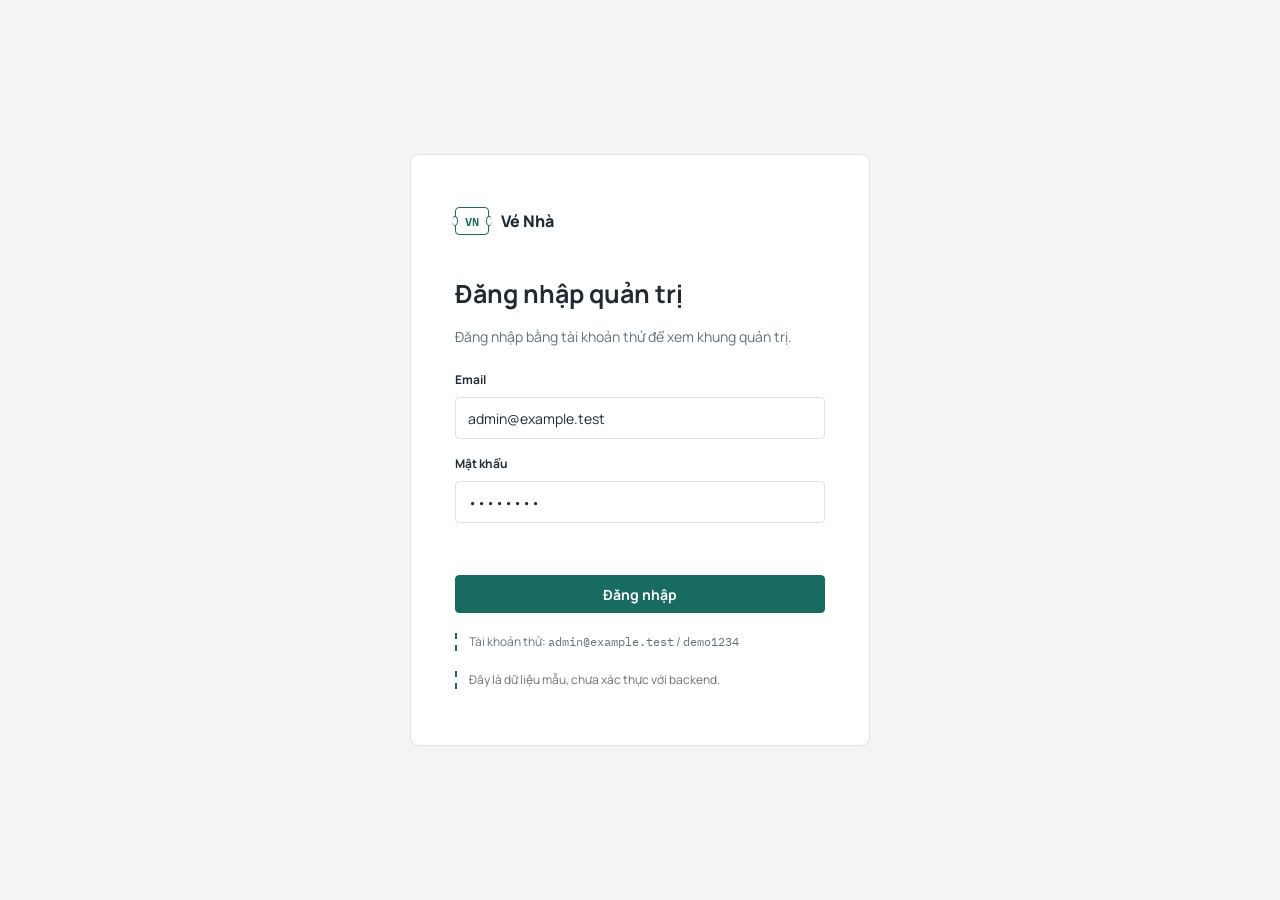
==== src/main/resources/static/admin/index.html @ a1874bd5 "chore(admin): dựng khung quản trị" ====
<!doctype html>
<html lang="vi">
  <head>
    <meta charset="utf-8">
    <meta name="viewport" content="width=device-width, initial-scale=1">
    <meta name="theme-color" content="#f2f5f4">
    <title>Quản trị | Vé Nhà</title>
    <link rel="preconnect" href="https://fonts.googleapis.com">
    <link rel="preconnect" href="https://fonts.gstatic.com" crossorigin>
    <link href="https://fonts.googleapis.com/css2?family=IBM+Plex+Mono:wght@400;500;600&family=Manrope:wght@400;500;600;700;800&display=swap" rel="stylesheet">
    <link rel="stylesheet" href="./css/tokens.css">
    <link rel="stylesheet" href="./css/base.css">
  </head>
  <body class="adm-body">
    <div id="adm-app" class="adm-app" aria-live="polite"></div>
    <div id="adm-notices" class="adm-notices" aria-live="polite" aria-atomic="false"></div>
    <script type="module" src="./js/app.js"></script>
  </body>
</html>
---- src/main/resources/static/admin/css/tokens.css ----
:root {
  color-scheme: light;
  font-family: "Manrope", sans-serif;
  font-synthesis: none;
  text-rendering: optimizeLegibility;

  --adm-canvas: #f2f5f4;
  --adm-surface: #ffffff;
  --adm-ink: #202a32;
  --adm-muted: #64717a;
  --adm-line: #dce3e1;
  --adm-accent: #176b61;
  --adm-accent-hover: #10584f;
  --adm-accent-soft: #e4f0ed;
  --adm-danger: #a63d40;
  --adm-danger-soft: #f8e9e9;
  --adm-warning: #946313;
  --adm-warning-soft: #f7f0df;
  --adm-success: #21634f;
  --adm-success-soft: #e6f1eb;
  --adm-focus: #175dc1;
  --adm-shadow: 0 8px 26px rgb(25 43 48 / 10%);

  --adm-font-mono: "IBM Plex Mono", monospace;
  --adm-space-1: 4px;
  --adm-space-2: 8px;
  --adm-space-3: 12px;
  --adm-space-4: 16px;
  --adm-space-5: 20px;
  --adm-space-6: 24px;
  --adm-space-8: 32px;
  --adm-space-10: 40px;

  --adm-sidebar-width: 232px;
  --adm-header-height: 64px;
  --adm-radius-small: 4px;
  --adm-radius-medium: 8px;
}

@media (prefers-color-scheme: dark) {
  :root {
    color-scheme: dark;
    --adm-canvas: #171d20;
    --adm-surface: #20282c;
    --adm-ink: #edf2f0;
    --adm-muted: #a7b3b0;
    --adm-line: #394448;
    --adm-accent: #75b9aa;
    --adm-accent-hover: #91c9bc;
    --adm-accent-soft: #263d39;
    --adm-danger: #f08a8d;
    --adm-danger-soft: #432b2e;
    --adm-warning: #e5bf70;
    --adm-warning-soft: #423a29;
    --adm-success: #8bc6a9;
    --adm-success-soft: #293d33;
    --adm-focus: #91bbff;
    --adm-shadow: 0 8px 26px rgb(0 0 0 / 28%);
  }
}
---- src/main/resources/static/admin/css/base.css ----
*,
*::before,
*::after {
  box-sizing: border-box;
}

html {
  min-width: 320px;
  min-height: 100%;
  background: var(--adm-canvas);
}

body.adm-body {
  min-width: 320px;
  min-height: 100vh;
  margin: 0;
  background: var(--adm-canvas);
  color: var(--adm-ink);
  font-size: 14px;
  line-height: 1.5;
}

button,
input,
select,
textarea {
  color: inherit;
  font: inherit;
}

button,
a,
input,
select,
textarea {
  -webkit-tap-highlight-color: transparent;
}

button:focus-visible,
a:focus-visible,
input:focus-visible,
select:focus-visible,
textarea:focus-visible {
  outline: 3px solid var(--adm-focus);
  outline-offset: 2px;
}

a {
  color: inherit;
}

.adm-app {
  min-height: 100vh;
}

.adm-shell {
  min-height: 100vh;
}

.adm-sidebar {
  position: fixed;
  inset: 0 auto 0 0;
  z-index: 4;
  display: flex;
  width: var(--adm-sidebar-width);
  flex-direction: column;
  border-right: 1px solid var(--adm-line);
  background: var(--adm-surface);
  padding: var(--adm-space-5) var(--adm-space-3);
}

.adm-brand {
  display: flex;
  min-height: 44px;
  align-items: center;
  gap: var(--adm-space-3);
  padding: 0 var(--adm-space-2);
  font-size: 16px;
  font-weight: 800;
  text-decoration: none;
}

.adm-brand-mark {
  position: relative;
  display: grid;
  width: 34px;
  height: 28px;
  flex: 0 0 auto;
  place-items: center;
  border: 1px solid var(--adm-accent);
  border-radius: var(--adm-radius-small);
  color: var(--adm-accent);
  font-family: var(--adm-font-mono);
  font-size: 12px;
  font-weight: 600;
}

.adm-brand-mark::before,
.adm-brand-mark::after {
  position: absolute;
  top: 8px;
  width: 6px;
  height: 10px;
  border: 1px solid var(--adm-accent);
  border-radius: 50%;
  background: var(--adm-surface);
  content: "";
}

.adm-brand-mark::before {
  left: -4px;
  border-left: 0;
}

.adm-brand-mark::after {
  right: -4px;
  border-right: 0;
}

.adm-nav {
  display: grid;
  gap: 3px;
  margin-top: var(--adm-space-8);
}

.adm-nav-link {
  display: flex;
  min-height: 42px;
  align-items: center;
  gap: var(--adm-space-3);
  border-radius: var(--adm-radius-small);
  color: var(--adm-muted);
  padding: 0 var(--adm-space-3);
  text-decoration: none;
}

.adm-nav-link:hover {
  background: var(--adm-canvas);
  color: var(--adm-ink);
}

.adm-nav-link[aria-current="page"] {
  background: var(--adm-accent-soft);
  color: var(--adm-accent);
  font-weight: 700;
}

.adm-nav-key {
  display: grid;
  width: 20px;
  height: 20px;
  place-items: center;
  border: 1px solid currentColor;
  border-radius: 3px;
  font-family: var(--adm-font-mono);
  font-size: 10px;
}

.adm-sidebar-bottom {
  margin-top: auto;
  border-top: 1px solid var(--adm-line);
  padding-top: var(--adm-space-3);
}

.adm-main {
  min-height: 100vh;
  margin-left: var(--adm-sidebar-width);
}

.adm-topbar {
  position: sticky;
  top: 0;
  z-index: 3;
  display: flex;
  min-height: var(--adm-header-height);
  align-items: center;
  justify-content: space-between;
  gap: var(--adm-space-4);
  border-bottom: 1px solid var(--adm-line);
  background: var(--adm-surface);
  padding: 0 var(--adm-space-8);
}

.adm-topbar-title {
  overflow: hidden;
  color: var(--adm-muted);
  text-overflow: ellipsis;
  white-space: nowrap;
}

.adm-user-area {
  display: flex;
  align-items: center;
  gap: var(--adm-space-3);
}

.adm-user-name {
  max-width: 180px;
  overflow: hidden;
  font-size: 12px;
  font-weight: 700;
  text-overflow: ellipsis;
  white-space: nowrap;
}

.adm-button {
  display: inline-flex;
  min-height: 38px;
  align-items: center;
  justify-content: center;
  gap: var(--adm-space-2);
  border: 1px solid var(--adm-line);
  border-radius: var(--adm-radius-small);
  background: var(--adm-surface);
  color: var(--adm-ink);
  cursor: pointer;
  padding: 0 var(--adm-space-3);
  text-decoration: none;
}

.adm-button:hover {
  border-color: var(--adm-accent);
}

.adm-button-primary {
  border-color: var(--adm-accent);
  background: var(--adm-accent);
  color: #ffffff;
  font-weight: 700;
}

.adm-button-primary:hover {
  border-color: var(--adm-accent-hover);
  background: var(--adm-accent-hover);
}

.adm-button-quiet {
  min-height: 34px;
  border-color: transparent;
  background: transparent;
  color: var(--adm-muted);
}

.adm-button-quiet:hover {
  background: var(--adm-canvas);
  color: var(--adm-ink);
}

.adm-page {
  width: min(100%, 1440px);
  margin: 0 auto;
  padding: var(--adm-space-8);
}

.adm-page-heading {
  display: flex;
  align-items: flex-end;
  justify-content: space-between;
  gap: var(--adm-space-4);
  margin-bottom: var(--adm-space-6);
}

.adm-page-heading h1 {
  margin: 0;
  font-size: 24px;
  font-weight: 800;
  line-height: 1.25;
}

.adm-page-heading p {
  max-width: 680px;
  margin: var(--adm-space-2) 0 0;
  color: var(--adm-muted);
}

.adm-page-actions {
  display: flex;
  flex-wrap: wrap;
  gap: var(--adm-space-2);
}

.adm-empty {
  display: grid;
  min-height: 220px;
  align-content: center;
  justify-items: start;
  border: 1px dashed var(--adm-line);
  background: var(--adm-surface);
  padding: var(--adm-space-6);
}

.adm-empty h2 {
  margin: 0;
  font-size: 16px;
}

.adm-empty p {
  max-width: 540px;
  margin: var(--adm-space-2) 0 0;
  color: var(--adm-muted);
}

.adm-mono {
  font-family: var(--adm-font-mono);
  font-variant-numeric: tabular-nums;
}

.adm-login-page {
  display: grid;
  min-height: 100vh;
  grid-template-columns: minmax(0, 1fr) minmax(340px, 460px) minmax(0, 1fr);
  align-items: center;
  background: var(--adm-canvas);
  padding: var(--adm-space-6);
}

.adm-login-panel {
  grid-column: 2;
  border: 1px solid var(--adm-line);
  border-radius: var(--adm-radius-medium);
  background: var(--adm-surface);
  padding: clamp(24px, 5vw, 44px);
}

.adm-login-panel .adm-brand {
  margin-bottom: var(--adm-space-8);
  padding: 0;
}

.adm-login-panel h1 {
  margin: 0;
  font-size: 25px;
}

.adm-login-panel p {
  color: var(--adm-muted);
}

.adm-login-fields {
  display: grid;
  gap: var(--adm-space-4);
  margin-top: var(--adm-space-6);
}

.adm-field {
  display: grid;
  gap: var(--adm-space-2);
}

.adm-field label {
  font-size: 12px;
  font-weight: 700;
}

.adm-field input,
.adm-field select,
.adm-field textarea {
  width: 100%;
  min-height: 42px;
  border: 1px solid var(--adm-line);
  border-radius: var(--adm-radius-small);
  background: var(--adm-surface);
  padding: 0 var(--adm-space-3);
}

.adm-login-fields .adm-button {
  width: 100%;
}

.adm-login-note {
  border-left: 2px dashed var(--adm-accent);
  margin-top: var(--adm-space-5);
  padding-left: var(--adm-space-3);
  font-size: 12px;
}

.adm-login-error {
  min-height: 20px;
  margin: 0;
  color: var(--adm-danger) !important;
  font-size: 12px;
}

.adm-notices {
  position: fixed;
  right: var(--adm-space-4);
  bottom: var(--adm-space-4);
  z-index: 10;
  display: grid;
  gap: var(--adm-space-2);
}

.adm-notice {
  max-width: min(360px, calc(100vw - 32px));
  border: 1px solid var(--adm-line);
  border-left: 3px solid var(--adm-accent);
  background: var(--adm-surface);
  box-shadow: var(--adm-shadow);
  padding: var(--adm-space-3) var(--adm-space-4);
}

.adm-notice-error {
  border-left-color: var(--adm-danger);
}

@media (max-width: 760px) {
  :root {
    --adm-sidebar-width: 0px;
    --adm-header-height: 56px;
  }

  .adm-sidebar {
    position: static;
    width: auto;
    border-right: 0;
    border-bottom: 1px solid var(--adm-line);
    padding: var(--adm-space-2) var(--adm-space-3);
  }

  .adm-brand {
    min-height: 38px;
  }

  .adm-nav {
    display: flex;
    overflow-x: auto;
    gap: var(--adm-space-1);
    margin-top: var(--adm-space-2);
    padding-bottom: 2px;
  }

  .adm-nav-link {
    min-height: 36px;
    flex: 0 0 auto;
    padding: 0 var(--adm-space-2);
    font-size: 12px;
  }

  .adm-nav-key,
  .adm-sidebar-bottom {
    display: none;
  }

  .adm-main {
    margin-left: 0;
  }

  .adm-topbar {
    min-height: var(--adm-header-height);
    padding: 0 var(--adm-space-4);
  }

  .adm-page {
    padding: var(--adm-space-5) var(--adm-space-4);
  }

  .adm-page-heading {
    align-items: flex-start;
    flex-direction: column;
  }

  .adm-login-page {
    grid-template-columns: 1fr;
    padding: var(--adm-space-4);
  }

  .adm-login-panel {
    width: min(100%, 460px);
    grid-column: 1;
    justify-self: center;
  }
}

@media (max-width: 420px) {
  .adm-topbar {
    gap: var(--adm-space-2);
  }

  .adm-user-name {
    max-width: 88px;
  }

  .adm-page-heading h1 {
    font-size: 21px;
  }
}

@media (prefers-reduced-motion: reduce) {
  *,
  *::before,
  *::after {
    scroll-behavior: auto !important;
    animation-duration: 0.01ms !important;
    animation-iteration-count: 1 !important;
    transition-duration: 0.01ms !important;
  }
}
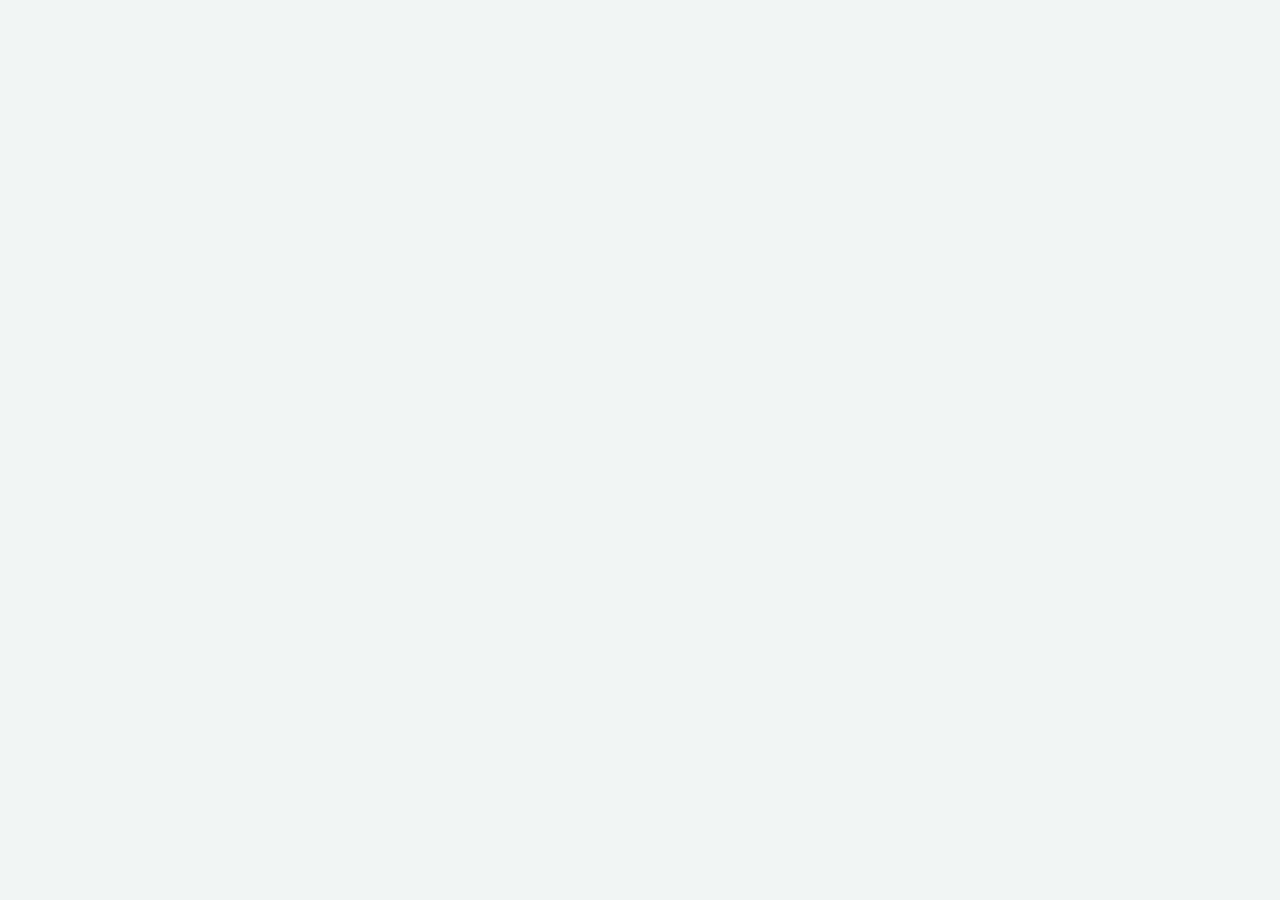
==== commit d6e0885f: "style(admin): rà soát khả dụng truy cập" ====
--- a/src/main/resources/static/admin/index.html
+++ b/src/main/resources/static/admin/index.html
@@ -12,6 +12,7 @@
     <link rel="stylesheet" href="./css/base.css">
   </head>
   <body class="adm-body">
+    <a class="adm-skip-link" href="#adm-main-content">Bỏ qua điều hướng</a>
     <div id="adm-app" class="adm-app" aria-live="polite"></div>
     <div id="adm-notices" class="adm-notices" aria-live="polite" aria-atomic="false"></div>
     <script type="module" src="./js/app.js"></script>
--- a/src/main/resources/static/admin/css/base.css
+++ b/src/main/resources/static/admin/css/base.css
@@ -34,6 +34,23 @@
 select,
 textarea {
   -webkit-tap-highlight-color: transparent;
+}
+
+.adm-skip-link {
+  position: fixed;
+  top: var(--adm-space-2);
+  left: var(--adm-space-2);
+  z-index: 100;
+  transform: translateY(-160%);
+  border: 2px solid var(--adm-focus);
+  background: var(--adm-surface);
+  color: var(--adm-ink);
+  padding: var(--adm-space-2) var(--adm-space-3);
+  text-decoration: none;
+}
+
+.adm-skip-link:focus {
+  transform: translateY(0);
 }
 
 button:focus-visible,
@@ -367,6 +384,38 @@
   width: 100%;
 }
 
+.adm-password-wrap {
+  display: flex;
+  align-items: stretch;
+}
+
+.adm-password-wrap input {
+  min-width: 0;
+  border-radius: var(--adm-radius-small) 0 0 var(--adm-radius-small);
+}
+
+.adm-password-toggle {
+  min-width: 54px;
+  border: 1px solid var(--adm-line);
+  border-left: 0;
+  border-radius: 0 var(--adm-radius-small) var(--adm-radius-small) 0;
+  background: var(--adm-canvas);
+  color: var(--adm-muted);
+  cursor: pointer;
+  font-size: 12px;
+  font-weight: 700;
+}
+
+.adm-field [aria-invalid="true"] {
+  border-color: var(--adm-danger);
+  box-shadow: 0 0 0 1px var(--adm-danger);
+}
+
+.adm-button:disabled {
+  cursor: wait;
+  opacity: 0.72;
+}
+
 .adm-login-note {
   border-left: 2px dashed var(--adm-accent);
   margin-top: var(--adm-space-5);
@@ -401,6 +450,678 @@
 
 .adm-notice-error {
   border-left-color: var(--adm-danger);
+}
+
+.adm-dashboard-summary {
+  display: grid;
+  grid-template-columns: repeat(4, minmax(0, 1fr));
+  border-top: 1px solid var(--adm-line);
+  border-bottom: 1px solid var(--adm-line);
+  margin-bottom: var(--adm-space-6);
+}
+
+.adm-summary-item {
+  min-height: 110px;
+  border-right: 1px solid var(--adm-line);
+  padding: var(--adm-space-5);
+}
+
+.adm-summary-item:last-child {
+  border-right: 0;
+}
+
+.adm-summary-item span {
+  display: block;
+  min-height: 42px;
+  color: var(--adm-muted);
+  font-size: 12px;
+}
+
+.adm-summary-item strong {
+  display: block;
+  font-family: var(--adm-font-mono);
+  font-size: clamp(20px, 2vw, 28px);
+  line-height: 1.15;
+}
+
+.adm-summary-warning strong {
+  color: var(--adm-warning);
+}
+
+.adm-dashboard-grid {
+  display: grid;
+  grid-template-columns: minmax(0, 1.35fr) minmax(320px, 0.65fr);
+  gap: var(--adm-space-5);
+}
+
+.adm-panel {
+  border: 1px solid var(--adm-line);
+  background: var(--adm-surface);
+  padding: var(--adm-space-5);
+}
+
+.adm-panel-heading {
+  display: flex;
+  min-height: 38px;
+  align-items: flex-start;
+  justify-content: space-between;
+  gap: var(--adm-space-3);
+  border-bottom: 1px solid var(--adm-line);
+  margin-bottom: var(--adm-space-4);
+}
+
+.adm-panel-heading h2 {
+  margin: 0;
+  font-size: 15px;
+}
+
+.adm-panel-heading > span {
+  color: var(--adm-muted);
+  font-size: 11px;
+}
+
+.adm-revenue-bars {
+  display: grid;
+  gap: var(--adm-space-5);
+  padding: var(--adm-space-2) 0;
+}
+
+.adm-revenue-row {
+  display: grid;
+  gap: var(--adm-space-2);
+}
+
+.adm-revenue-label {
+  display: flex;
+  align-items: baseline;
+  justify-content: space-between;
+  gap: var(--adm-space-3);
+}
+
+.adm-revenue-label strong {
+  max-width: 70%;
+  font-size: 13px;
+}
+
+.adm-revenue-label span {
+  color: var(--adm-muted);
+  font-family: var(--adm-font-mono);
+  font-size: 12px;
+}
+
+.adm-revenue-track {
+  height: 8px;
+  overflow: hidden;
+  border-radius: 999px;
+  background: var(--adm-canvas);
+}
+
+.adm-revenue-track span {
+  display: block;
+  height: 100%;
+  border-radius: 999px;
+  background: var(--adm-accent);
+}
+
+.adm-recent-list {
+  display: grid;
+}
+
+.adm-recent-item {
+  display: grid;
+  grid-template-columns: minmax(0, 1fr) auto;
+  gap: var(--adm-space-2) var(--adm-space-3);
+  border-bottom: 1px solid var(--adm-line);
+  padding: var(--adm-space-3) 0;
+}
+
+.adm-recent-item:last-child {
+  border-bottom: 0;
+}
+
+.adm-recent-item > div {
+  display: grid;
+  gap: 2px;
+}
+
+.adm-recent-item > div:nth-child(2) {
+  text-align: right;
+}
+
+.adm-recent-item span {
+  color: var(--adm-muted);
+  font-size: 11px;
+}
+
+.adm-status {
+  grid-column: 1 / -1;
+  width: fit-content;
+  border-radius: 999px;
+  background: var(--adm-canvas);
+  color: var(--adm-muted) !important;
+  padding: 3px 8px;
+  font-weight: 700;
+}
+
+.adm-status-confirmed {
+  background: var(--adm-success-soft);
+  color: var(--adm-success) !important;
+}
+
+.adm-status-pending {
+  background: var(--adm-warning-soft);
+  color: var(--adm-warning) !important;
+}
+
+.adm-status-cancelled {
+  background: var(--adm-danger-soft);
+  color: var(--adm-danger) !important;
+}
+
+.adm-booking-toolbar {
+  display: grid;
+  grid-template-columns: minmax(220px, 1fr) 180px auto;
+  align-items: end;
+  gap: var(--adm-space-3);
+  border: 1px solid var(--adm-line);
+  background: var(--adm-surface);
+  margin-bottom: var(--adm-space-4);
+  padding: var(--adm-space-4);
+}
+
+.adm-search-field {
+  display: grid;
+  gap: var(--adm-space-2);
+}
+
+.adm-search-field label {
+  font-size: 12px;
+  font-weight: 700;
+}
+
+.adm-search-field input {
+  width: 100%;
+  min-height: 42px;
+  border: 1px solid var(--adm-line);
+  border-radius: var(--adm-radius-small);
+  background: var(--adm-surface);
+  padding: 0 var(--adm-space-3);
+}
+
+.adm-booking-table {
+  min-width: 1040px;
+}
+
+.adm-seat-labels {
+  display: flex;
+  flex-wrap: wrap;
+  gap: 5px;
+}
+
+.adm-seat-labels span {
+  border: 1px solid var(--adm-line);
+  background: var(--adm-canvas);
+  padding: 3px 5px;
+  font-size: 10px;
+}
+
+.adm-button-confirm {
+  border-color: var(--adm-success);
+  color: var(--adm-success);
+}
+
+.adm-button-confirm:hover {
+  background: var(--adm-success-soft);
+}
+
+.adm-table-frame {
+  overflow-x: auto;
+  border: 1px solid var(--adm-line);
+  background: var(--adm-surface);
+}
+
+.adm-table {
+  width: 100%;
+  min-width: 760px;
+  border-collapse: collapse;
+}
+
+.adm-table th,
+.adm-table td {
+  border-bottom: 1px solid var(--adm-line);
+  padding: var(--adm-space-3) var(--adm-space-4);
+  text-align: left;
+  vertical-align: middle;
+}
+
+.adm-table th {
+  background: var(--adm-canvas);
+  color: var(--adm-muted);
+  font-size: 11px;
+  font-weight: 700;
+}
+
+.adm-table tbody tr:last-child td {
+  border-bottom: 0;
+}
+
+.adm-table td strong,
+.adm-table td > span {
+  display: block;
+}
+
+.adm-table-code {
+  margin-top: 2px;
+  color: var(--adm-muted);
+  font-family: var(--adm-font-mono);
+  font-size: 10px;
+}
+
+.adm-row-actions {
+  display: flex;
+  justify-content: flex-end;
+  gap: var(--adm-space-1);
+}
+
+.adm-button-danger {
+  border-color: var(--adm-danger);
+  color: var(--adm-danger);
+}
+
+.adm-button-danger:hover {
+  background: var(--adm-danger-soft);
+}
+
+.adm-status-active {
+  background: var(--adm-success-soft);
+  color: var(--adm-success) !important;
+}
+
+.adm-status-inactive {
+  background: var(--adm-danger-soft);
+  color: var(--adm-danger) !important;
+}
+
+.adm-modal-backdrop {
+  position: fixed;
+  inset: 0;
+  z-index: 20;
+  display: grid;
+  place-items: center;
+  background: rgb(23 32 36 / 46%);
+  padding: var(--adm-space-4);
+}
+
+.adm-modal {
+  width: min(560px, 100%);
+  max-height: calc(100vh - 32px);
+  overflow-y: auto;
+  border: 1px solid var(--adm-line);
+  background: var(--adm-surface);
+  box-shadow: var(--adm-shadow);
+}
+
+.adm-modal-heading,
+.adm-modal-footer {
+  display: flex;
+  align-items: center;
+  justify-content: space-between;
+  gap: var(--adm-space-3);
+  padding: var(--adm-space-4) var(--adm-space-5);
+}
+
+.adm-modal-heading {
+  border-bottom: 1px solid var(--adm-line);
+}
+
+.adm-modal-heading h2 {
+  margin: 2px 0 0;
+  font-size: 18px;
+}
+
+.adm-modal-kicker {
+  color: var(--adm-accent);
+  font-family: var(--adm-font-mono);
+  font-size: 10px;
+  font-weight: 600;
+}
+
+.adm-modal-body {
+  display: grid;
+  gap: var(--adm-space-4);
+  padding: var(--adm-space-5);
+}
+
+.adm-modal-body textarea {
+  min-height: 78px;
+  resize: vertical;
+  padding-block: var(--adm-space-2);
+}
+
+.adm-modal-footer {
+  justify-content: flex-end;
+  border-top: 1px solid var(--adm-line);
+}
+
+.adm-form-error {
+  min-height: 20px;
+  margin: 0;
+  color: var(--adm-danger);
+  font-size: 12px;
+}
+
+.adm-event-form {
+  width: min(720px, 100%);
+}
+
+.adm-form-grid {
+  display: grid;
+  grid-template-columns: repeat(2, minmax(0, 1fr));
+  gap: var(--adm-space-4);
+}
+
+.adm-form-grid:has(.adm-field:nth-child(3)) {
+  grid-template-columns: repeat(3, minmax(0, 1fr));
+}
+
+.adm-tier-fieldset {
+  border: 1px solid var(--adm-line);
+  margin: 0;
+  padding: var(--adm-space-4);
+}
+
+.adm-tier-fieldset legend {
+  color: var(--adm-muted);
+  padding: 0 var(--adm-space-2);
+  font-size: 11px;
+  font-weight: 700;
+}
+
+.adm-event-table {
+  min-width: 980px;
+}
+
+.adm-table-subtext {
+  display: block;
+  color: var(--adm-muted);
+  font-size: 10px;
+  margin-top: 2px;
+}
+
+.adm-status-draft,
+.adm-status-upcoming {
+  background: var(--adm-canvas);
+  color: var(--adm-muted) !important;
+}
+
+.adm-status-on_sale {
+  background: var(--adm-success-soft);
+  color: var(--adm-success) !important;
+}
+
+.adm-status-closed {
+  background: var(--adm-warning-soft);
+  color: var(--adm-warning) !important;
+}
+
+.adm-status-cancelled {
+  background: var(--adm-danger-soft);
+  color: var(--adm-danger) !important;
+}
+
+.adm-seatmap-toolbar {
+  display: grid;
+  grid-template-columns: minmax(220px, 1.5fr) 120px 150px auto;
+  align-items: end;
+  gap: var(--adm-space-3);
+  border: 1px solid var(--adm-line);
+  background: var(--adm-surface);
+  margin-bottom: var(--adm-space-5);
+  padding: var(--adm-space-4);
+}
+
+.adm-seatmap-layout {
+  display: grid;
+  grid-template-columns: minmax(0, 1fr) 180px;
+  gap: var(--adm-space-5);
+}
+
+.adm-seatmap-canvas {
+  min-width: 0;
+  overflow-x: auto;
+  border: 1px solid var(--adm-line);
+  background: var(--adm-surface);
+  padding: var(--adm-space-6);
+}
+
+.adm-stage {
+  max-width: 560px;
+  border-bottom: 3px solid var(--adm-accent);
+  border-radius: 0 0 50% 50%;
+  margin: 0 auto var(--adm-space-8);
+  padding: var(--adm-space-3);
+  color: var(--adm-muted);
+  text-align: center;
+  font-size: 11px;
+  font-weight: 700;
+}
+
+.adm-seat-grid {
+  width: max-content;
+  min-width: 100%;
+  display: grid;
+  justify-content: center;
+  gap: var(--adm-space-2);
+}
+
+.adm-seat-row {
+  display: grid;
+  grid-template-columns: 28px minmax(520px, 1fr) 130px;
+  align-items: center;
+  gap: var(--adm-space-3);
+}
+
+.adm-seat-row-label {
+  font-family: var(--adm-font-mono);
+  text-align: center;
+}
+
+.adm-seat-line {
+  display: flex;
+  justify-content: center;
+  gap: 5px;
+}
+
+.adm-seat {
+  position: relative;
+  display: grid;
+  width: 38px;
+  height: 42px;
+  place-content: center;
+  border: 1px solid var(--adm-line);
+  border-radius: 7px 7px 3px 3px;
+  background: var(--adm-surface);
+  color: var(--adm-ink);
+  cursor: pointer;
+  padding: 2px;
+  text-align: center;
+}
+
+.adm-seat span,
+.adm-seat small {
+  display: block;
+  line-height: 1.15;
+}
+
+.adm-seat span {
+  font-family: var(--adm-font-mono);
+  font-size: 8px;
+  font-weight: 700;
+}
+
+.adm-seat small {
+  max-width: 34px;
+  overflow: hidden;
+  margin-top: 3px;
+  color: var(--adm-muted);
+  font-size: 7px;
+  text-overflow: ellipsis;
+  white-space: nowrap;
+}
+
+.adm-seat-vip {
+  border-top: 3px solid var(--adm-accent);
+}
+
+.adm-seat-standard {
+  border-top: 3px solid var(--adm-muted);
+}
+
+.adm-seat-economy {
+  border-top: 3px solid var(--adm-warning);
+}
+
+.adm-seat-lock {
+  border: 2px solid var(--adm-danger);
+  background: var(--adm-danger-soft);
+}
+
+.adm-seat-lock small {
+  color: var(--adm-danger);
+  font-weight: 800;
+}
+
+.adm-row-tier {
+  display: grid;
+  gap: 3px;
+  color: var(--adm-muted);
+  font-size: 9px;
+}
+
+.adm-row-tier select {
+  height: 32px;
+  border: 1px solid var(--adm-line);
+  border-radius: var(--adm-radius-small);
+  background: var(--adm-surface);
+}
+
+.adm-seat-legend {
+  display: flex;
+  flex-wrap: wrap;
+  justify-content: center;
+  gap: var(--adm-space-4);
+  margin-top: var(--adm-space-8);
+  color: var(--adm-muted);
+  font-size: 11px;
+}
+
+.adm-seat-legend span {
+  display: flex;
+  align-items: center;
+  gap: 6px;
+}
+
+.adm-seat-key {
+  width: 12px;
+  height: 12px;
+  border: 1px solid var(--adm-line);
+  border-radius: 3px 3px 1px 1px;
+}
+
+.adm-seat-key-vip { border-top: 3px solid var(--adm-accent); }
+.adm-seat-key-standard { border-top: 3px solid var(--adm-muted); }
+.adm-seat-key-economy { border-top: 3px solid var(--adm-warning); }
+.adm-seat-key-lock { border: 2px solid var(--adm-danger); background: var(--adm-danger-soft); }
+
+.adm-seatmap-summary {
+  display: grid;
+  align-content: start;
+  border: 1px solid var(--adm-line);
+  background: var(--adm-surface);
+}
+
+.adm-seatmap-summary div {
+  display: grid;
+  border-bottom: 1px solid var(--adm-line);
+  padding: var(--adm-space-4);
+}
+
+.adm-seatmap-summary div:last-child {
+  border-bottom: 0;
+}
+
+.adm-seatmap-summary span {
+  color: var(--adm-muted);
+  font-size: 11px;
+}
+
+.adm-seatmap-summary strong {
+  margin-top: 4px;
+  font-size: 21px;
+}
+
+@media (max-width: 980px) {
+  .adm-seatmap-toolbar {
+    grid-template-columns: minmax(180px, 1fr) 110px 130px;
+  }
+
+  .adm-seatmap-toolbar [data-adm-rebuild-seatmap] {
+    grid-column: 3;
+  }
+
+  .adm-seatmap-layout {
+    grid-template-columns: 1fr;
+  }
+
+  .adm-seatmap-summary {
+    grid-template-columns: repeat(3, 1fr);
+  }
+
+  .adm-seatmap-summary div {
+    border-right: 1px solid var(--adm-line);
+    border-bottom: 0;
+  }
+
+  .adm-seatmap-summary div:last-child {
+    border-right: 0;
+  }
+}
+
+.adm-visually-hidden {
+  position: absolute;
+  width: 1px;
+  height: 1px;
+  overflow: hidden;
+  clip: rect(0 0 0 0);
+  clip-path: inset(50%);
+  white-space: nowrap;
+}
+
+@media (max-width: 980px) {
+  .adm-booking-toolbar {
+    grid-template-columns: minmax(220px, 1fr) 160px;
+  }
+
+  .adm-booking-toolbar [data-adm-clear-booking-filter] {
+    grid-column: 1 / -1;
+    justify-self: start;
+  }
+
+  .adm-dashboard-summary {
+    grid-template-columns: repeat(2, minmax(0, 1fr));
+  }
+
+  .adm-summary-item:nth-child(2) {
+    border-right: 0;
+  }
+
+  .adm-summary-item:nth-child(-n + 2) {
+    border-bottom: 1px solid var(--adm-line);
+  }
+
+  .adm-dashboard-grid {
+    grid-template-columns: 1fr;
+  }
 }
 
 @media (max-width: 760px) {
@@ -471,6 +1192,25 @@
   }
 }
 
+@media (max-width: 620px) {
+  .adm-booking-toolbar {
+    grid-template-columns: 1fr;
+  }
+
+  .adm-booking-toolbar [data-adm-clear-booking-filter] {
+    grid-column: 1;
+  }
+
+  .adm-modal {
+    width: 100%;
+  }
+
+  .adm-form-grid,
+  .adm-form-grid:has(.adm-field:nth-child(3)) {
+    grid-template-columns: 1fr;
+  }
+}
+
 @media (max-width: 420px) {
   .adm-topbar {
     gap: var(--adm-space-2);
@@ -482,6 +1222,57 @@
 
   .adm-page-heading h1 {
     font-size: 21px;
+  }
+}
+
+@media (max-width: 760px) {
+  .adm-button,
+  .adm-password-toggle {
+    min-height: 44px;
+  }
+
+  .adm-nav-link {
+    min-height: 44px;
+  }
+
+  .adm-modal-backdrop {
+    align-items: end;
+    padding: 0;
+  }
+
+  .adm-modal {
+    width: 100%;
+    max-height: 92vh;
+  }
+
+  .adm-modal-heading,
+  .adm-modal-footer,
+  .adm-modal-body {
+    padding-inline: var(--adm-space-4);
+  }
+
+  .adm-modal-footer {
+    position: sticky;
+    bottom: 0;
+    background: var(--adm-surface);
+  }
+
+  .adm-table-frame,
+  .adm-seatmap-canvas {
+    scrollbar-color: var(--adm-accent) var(--adm-canvas);
+  }
+}
+
+@media (forced-colors: active) {
+  .adm-seat,
+  .adm-seat-key,
+  .adm-status,
+  .adm-brand-mark {
+    border: 1px solid CanvasText;
+  }
+
+  .adm-seat-lock {
+    outline: 2px solid CanvasText;
   }
 }
 
